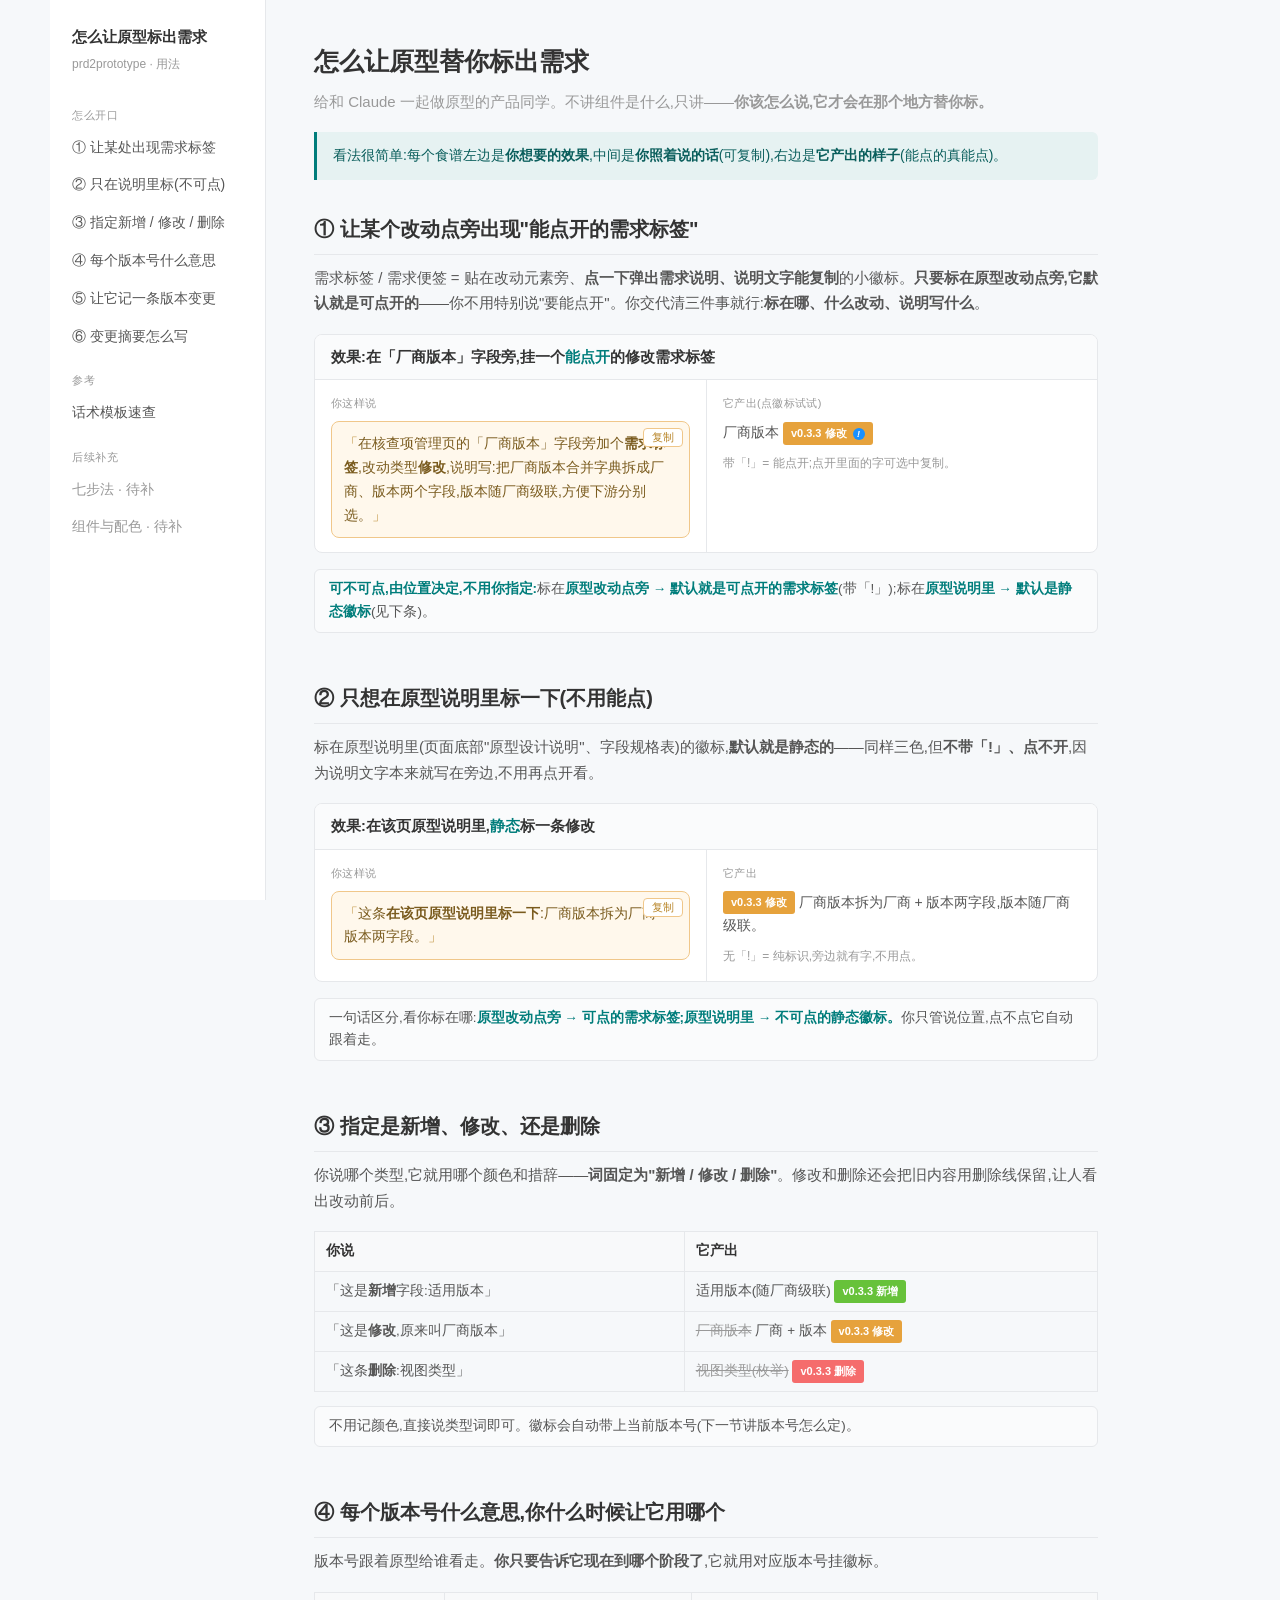
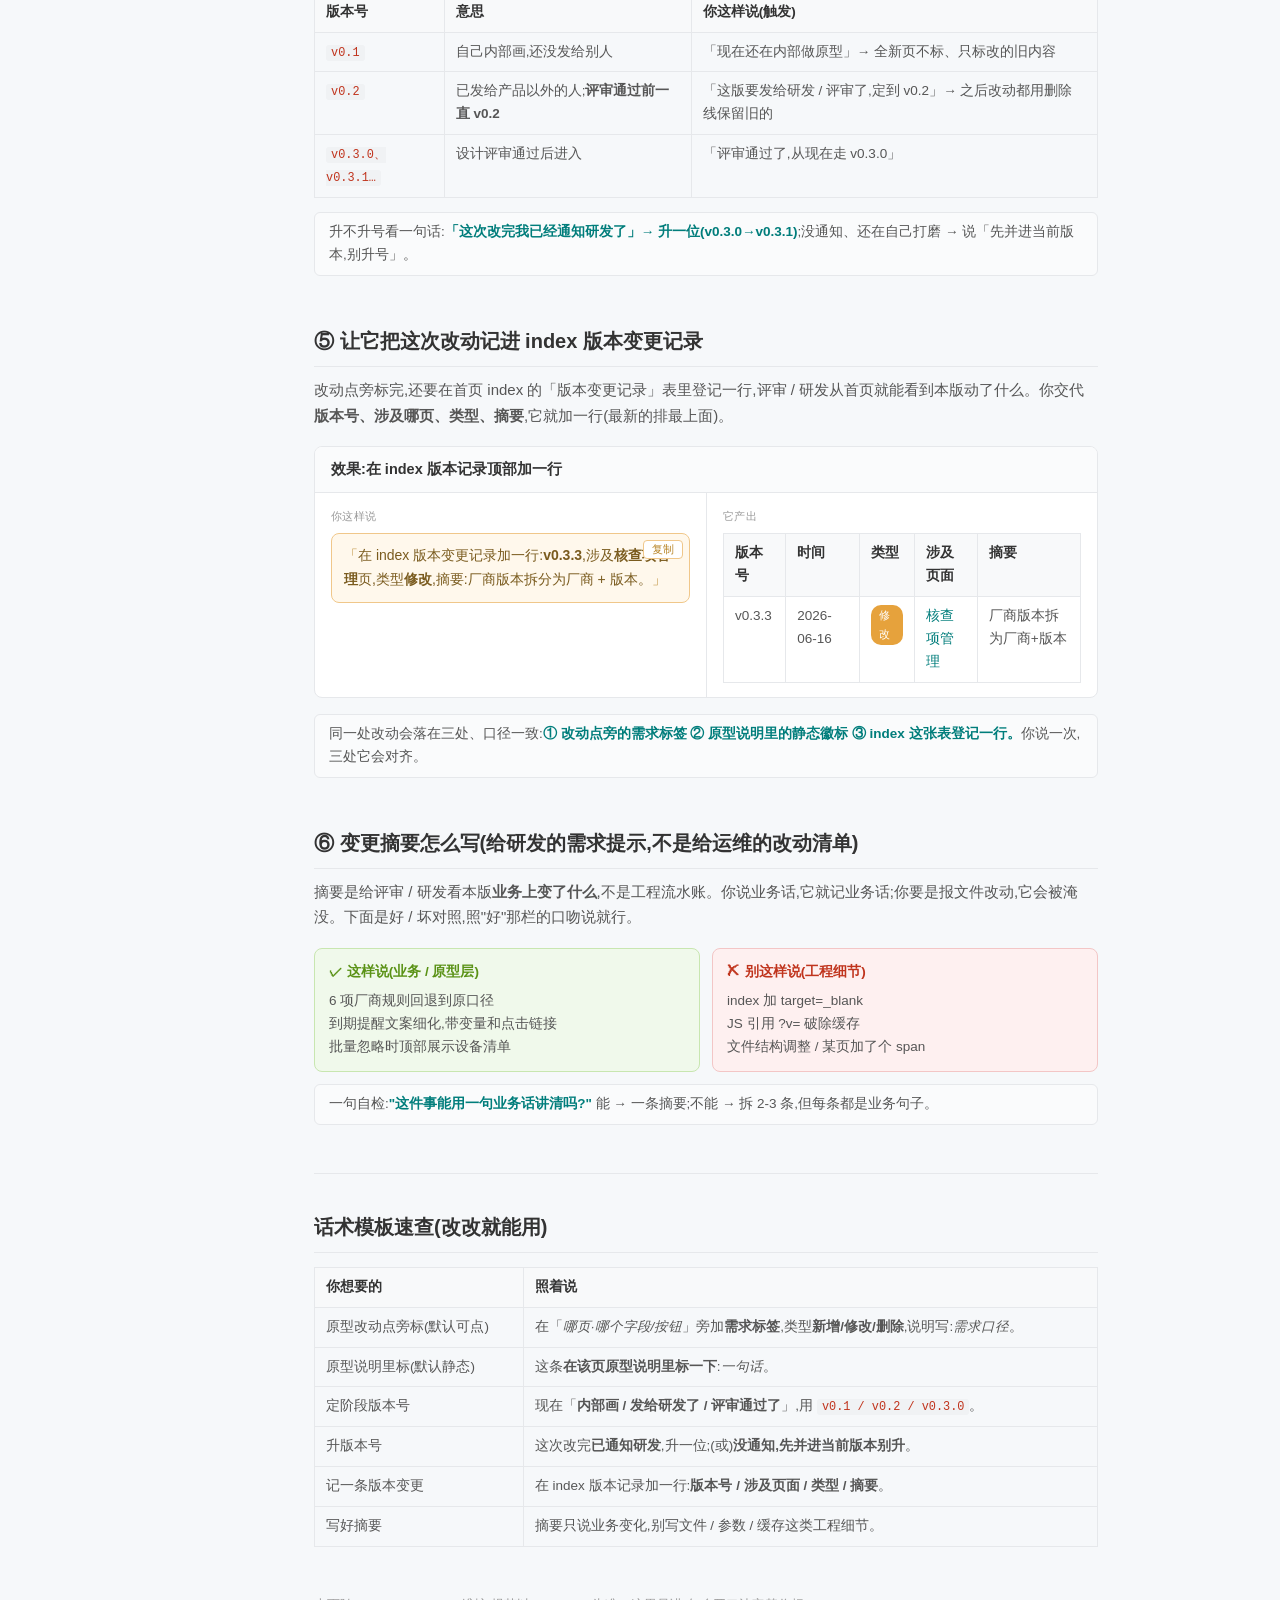
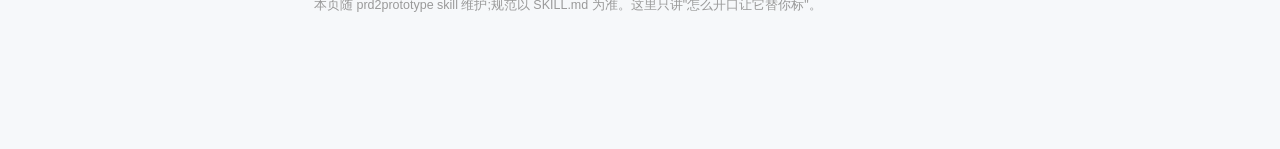
==== docs/index.html @ 2679d200 "prd2prototype: 载体决定可点性定为默认规则; 新增 docs 原型用法 help 页 (GitHub Pages)" ====
<!DOCTYPE html>
<html lang="zh-CN">
<head>
<meta charset="UTF-8">
<meta name="viewport" content="width=device-width, initial-scale=1.0">
<title>怎么让原型标出需求 · prd2prototype 用法</title>
<style>
  :root{
    --primary:#007D7B; --primary-soft:#E6F2F2;
    --new:#67c23a; --edit:#e6a23c; --del:#f56c6c; --bang:#1890ff;
    --title:#333; --body:#565656; --muted:#999; --line:#e6e8eb;
    --bg:#f6f8fa; --card:#fff; --say:#fff8ec; --sayline:#f0c78a;
    --radius:8px;
    --font:"PingFang SC","Microsoft YaHei",-apple-system,BlinkMacSystemFont,"Segoe UI",sans-serif;
    --mono:"SFMono-Regular",Consolas,"Liberation Mono",Menlo,monospace;
  }
  *{box-sizing:border-box;}
  body{margin:0;font-family:var(--font);color:var(--body);background:var(--bg);line-height:1.7;font-size:15px;}
  a{color:var(--primary);text-decoration:none;}
  code{font-family:var(--mono);background:#f0f2f4;padding:1px 5px;border-radius:3px;font-size:.88em;color:#c0341d;}

  .wrap{display:flex;max-width:1180px;margin:0 auto;}
  nav.side{width:216px;flex:none;position:sticky;top:0;align-self:flex-start;height:100vh;
           overflow:auto;padding:24px 12px 40px;border-right:1px solid var(--line);background:var(--card);}
  nav.side .brand{font-weight:700;color:var(--title);font-size:15px;padding:0 10px 4px;}
  nav.side .ver{font-size:12px;color:var(--muted);padding:0 10px 16px;}
  nav.side a{display:block;color:var(--body);padding:7px 10px;border-radius:6px;font-size:14px;}
  nav.side a:hover{background:var(--bg);}
  nav.side a.future{color:var(--muted);cursor:default;}
  nav.side .grp{font-size:11px;color:var(--muted);text-transform:uppercase;letter-spacing:.05em;padding:16px 10px 4px;}
  main{flex:1;min-width:0;padding:40px 48px 120px;max-width:880px;}

  header.hero h1{font-size:25px;color:var(--title);margin:0 0 6px;}
  header.hero p{color:var(--muted);margin:0;}
  .callout{background:var(--primary-soft);border-left:3px solid var(--primary);border-radius:0 6px 6px 0;
           padding:12px 16px;margin:18px 0 32px;color:#0a5e5c;font-size:14px;}

  section{margin:0 0 48px;scroll-margin-top:24px;}
  section h2{font-size:20px;color:var(--title);border-bottom:1px solid var(--line);padding-bottom:8px;margin:0 0 8px;}
  section .intro{color:var(--body);margin:10px 0 18px;}

  /* recipe card */
  .recipe{background:var(--card);border:1px solid var(--line);border-radius:var(--radius);overflow:hidden;margin:16px 0;}
  .recipe .scene{background:#fafbfc;border-bottom:1px solid var(--line);padding:10px 16px;font-weight:600;color:var(--title);font-size:14.5px;}
  .recipe .scene em{color:var(--primary);font-style:normal;}
  .recipe .grid{display:grid;grid-template-columns:1fr 1fr;}
  .recipe .col{padding:14px 16px;}
  .recipe .col + .col{border-left:1px solid var(--line);}
  .recipe .ctag{font-size:11px;color:var(--muted);letter-spacing:.03em;margin-bottom:8px;text-transform:uppercase;}
  .say{position:relative;background:var(--say);border:1px solid var(--sayline);border-radius:8px;padding:10px 12px;font-size:14px;color:#7a5b1e;}
  .say .q{color:#b8862a;}
  .say .scopy{position:absolute;top:6px;right:6px;background:#fff;border:1px solid var(--sayline);color:#b8862a;
              border-radius:4px;padding:1px 8px;font-size:11px;cursor:pointer;font-family:var(--font);}
  .say .scopy.done{background:var(--edit);color:#fff;border-color:var(--edit);}
  .got{font-size:14px;}
  .got .hint{font-size:12px;color:var(--muted);margin-top:8px;}

  /* badges */
  .badge{display:inline-block;padding:2px 8px;border-radius:3px;font-size:11px;font-weight:600;color:#fff;vertical-align:middle;}
  .badge.new{background:var(--new);} .badge.edit{background:var(--edit);} .badge.del{background:var(--del);}
  .badge.clickable{cursor:pointer;}
  .bang{display:inline-block;margin-left:3px;width:12px;height:12px;line-height:12px;text-align:center;
        border-radius:50%;background:var(--bang);color:#fff;font-size:9px;font-weight:700;vertical-align:middle;}
  .tip{position:relative;display:inline-block;}
  .pop{position:absolute;top:calc(100% + 8px);left:0;z-index:10;min-width:230px;max-width:300px;
       background:#fff;border:1px solid var(--line);border-radius:8px;box-shadow:0 8px 28px rgba(0,0,0,.14);
       padding:12px 14px;display:none;text-align:left;}
  .tip.open .pop{display:block;}
  .pop .ph{font-size:12px;font-weight:700;color:var(--title);margin-bottom:6px;display:flex;justify-content:space-between;align-items:center;}
  .pop .pi{font-size:13px;color:var(--body);user-select:text;}
  .pop .copy{font-size:11px;color:var(--primary);background:var(--primary-soft);border:none;border-radius:4px;padding:2px 8px;cursor:pointer;font-family:var(--font);}
  .pop .copy.done{color:#fff;background:var(--primary);}

  table{border-collapse:collapse;width:100%;margin:14px 0;font-size:13.5px;}
  th,td{border:1px solid var(--line);padding:8px 11px;text-align:left;vertical-align:top;}
  th{background:#f8f9fa;color:var(--title);font-weight:600;}
  td del{color:var(--muted);}
  .tag{display:inline-block;padding:1px 8px;border-radius:10px;font-size:11px;color:#fff;}
  .tag.new{background:var(--new);} .tag.edit{background:var(--edit);} .tag.del{background:var(--del);}

  .keypt{background:#fafbfc;border:1px solid var(--line);border-radius:6px;padding:8px 14px;margin:12px 0;font-size:13.5px;}
  .keypt b{color:var(--primary);}
  .gb{display:grid;grid-template-columns:1fr 1fr;gap:12px;margin:12px 0;}
  .gb .box{border-radius:8px;padding:12px 14px;font-size:13.5px;}
  .gb .good{background:#f0f9eb;border:1px solid #c8e6b0;}
  .gb .bad{background:#fef0f0;border:1px solid #f3c6c6;}
  .gb .box b{display:block;margin-bottom:6px;}
  .gb .good b{color:#5a9216;} .gb .bad b{color:#c0341d;}
  hr.s{border:none;border-top:1px solid var(--line);margin:36px 0;}
  .foot{color:var(--muted);font-size:12.5px;margin-top:40px;}
  @media(max-width:820px){ nav.side{display:none;} main{padding:24px 18px 80px;} .recipe .grid{grid-template-columns:1fr;} .recipe .col+.col{border-left:none;border-top:1px solid var(--line);} .gb{grid-template-columns:1fr;} }
</style>
</head>
<body>
<div class="wrap">
  <nav class="side">
    <div class="brand">怎么让原型标出需求</div>
    <div class="ver">prd2prototype · 用法</div>
    <div class="grp">怎么开口</div>
    <a href="#tag">① 让某处出现需求标签</a>
    <a href="#static">② 只在说明里标(不可点)</a>
    <a href="#type">③ 指定新增 / 修改 / 删除</a>
    <a href="#version">④ 每个版本号什么意思</a>
    <a href="#record">⑤ 让它记一条版本变更</a>
    <a href="#summary">⑥ 变更摘要怎么写</a>
    <div class="grp">参考</div>
    <a href="#templates">话术模板速查</a>
    <div class="grp">后续补充</div>
    <a class="future">七步法 · 待补</a>
    <a class="future">组件与配色 · 待补</a>
  </nav>

  <main>
    <header class="hero">
      <h1>怎么让原型替你标出需求</h1>
      <p>给和 Claude 一起做原型的产品同学。不讲组件是什么,只讲——<strong>你该怎么说,它才会在那个地方替你标。</strong></p>
    </header>
    <div class="callout">
      看法很简单:每个食谱左边是<b>你想要的效果</b>,中间是<b>你照着说的话</b>(可复制),右边是<b>它产出的样子</b>(能点的真能点)。
    </div>

    <!-- 1 -->
    <section id="tag">
      <h2>① 让某个改动点旁出现"能点开的需求标签"</h2>
      <p class="intro">需求标签 / 需求便签 = 贴在改动元素旁、<b>点一下弹出需求说明、说明文字能复制</b>的小徽标。<b>只要标在原型改动点旁,它默认就是可点开的</b>——你不用特别说"要能点开"。你交代清三件事就行:<b>标在哪、什么改动、说明写什么</b>。</p>
      <div class="recipe">
        <div class="scene">效果:在「厂商版本」字段旁,挂一个<em>能点开</em>的修改需求标签</div>
        <div class="grid">
          <div class="col">
            <div class="ctag">你这样说</div>
            <div class="say">
              <button class="scopy">复制</button>
              <span class="q">「</span>在核查项管理页的「厂商版本」字段旁加个<b>需求标签</b>,改动类型<b>修改</b>,说明写:把厂商版本合并字典拆成厂商、版本两个字段,版本随厂商级联,方便下游分别选。<span class="q">」</span>
            </div>
          </div>
          <div class="col">
            <div class="ctag">它产出(点徽标试试)</div>
            <div class="got">
              <span>厂商版本</span>
              <span class="tip" data-tip>
                <span class="badge edit clickable">v0.3.3 修改 <i class="bang">!</i></span>
                <span class="pop">
                  <span class="ph">改动说明 <button class="copy">复制</button></span>
                  <span class="pi">厂商版本合并字典拆成厂商、版本两个字段,版本随厂商级联,下游可分别选。</span>
                </span>
              </span>
              <div class="hint">带「!」= 能点开;点开里面的字可选中复制。</div>
            </div>
          </div>
        </div>
      </div>
      <div class="keypt"><b>可不可点,由位置决定,不用你指定:</b>标在<b>原型改动点旁 → 默认就是可点开的需求标签</b>(带「!」);标在<b>原型说明里 → 默认是静态徽标</b>(见下条)。</div>
    </section>

    <!-- 2 -->
    <section id="static">
      <h2>② 只想在原型说明里标一下(不用能点)</h2>
      <p class="intro">标在原型说明里(页面底部"原型设计说明"、字段规格表)的徽标,<b>默认就是静态的</b>——同样三色,但<b>不带「!」、点不开</b>,因为说明文字本来就写在旁边,不用再点开看。</p>
      <div class="recipe">
        <div class="scene">效果:在该页原型说明里,<em>静态</em>标一条修改</div>
        <div class="grid">
          <div class="col">
            <div class="ctag">你这样说</div>
            <div class="say">
              <button class="scopy">复制</button>
              <span class="q">「</span>这条<b>在该页原型说明里标一下</b>:厂商版本拆为厂商 + 版本两字段。<span class="q">」</span>
            </div>
          </div>
          <div class="col">
            <div class="ctag">它产出</div>
            <div class="got">
              <span class="badge edit">v0.3.3 修改</span>
              <span> 厂商版本拆为厂商 + 版本两字段,版本随厂商级联。</span>
              <div class="hint">无「!」= 纯标识,旁边就有字,不用点。</div>
            </div>
          </div>
        </div>
      </div>
      <div class="keypt">一句话区分,看你标在哪:<b>原型改动点旁 → 可点的需求标签;原型说明里 → 不可点的静态徽标。</b>你只管说位置,点不点它自动跟着走。</div>
    </section>

    <!-- 3 -->
    <section id="type">
      <h2>③ 指定是新增、修改、还是删除</h2>
      <p class="intro">你说哪个类型,它就用哪个颜色和措辞——<b>词固定为"新增 / 修改 / 删除"</b>。修改和删除还会把旧内容用删除线保留,让人看出改动前后。</p>
      <table>
        <tr><th>你说</th><th>它产出</th></tr>
        <tr><td>「这是<b>新增</b>字段:适用版本」</td><td>适用版本(随厂商级联) <span class="badge new">v0.3.3 新增</span></td></tr>
        <tr><td>「这是<b>修改</b>,原来叫厂商版本」</td><td><del>厂商版本</del> 厂商 + 版本 <span class="badge edit">v0.3.3 修改</span></td></tr>
        <tr><td>「这条<b>删除</b>:视图类型」</td><td><del>视图类型(枚举)</del> <span class="badge del">v0.3.3 删除</span></td></tr>
      </table>
      <div class="keypt">不用记颜色,直接说类型词即可。徽标会自动带上当前版本号(下一节讲版本号怎么定)。</div>
    </section>

    <!-- 4 -->
    <section id="version">
      <h2>④ 每个版本号什么意思,你什么时候让它用哪个</h2>
      <p class="intro">版本号跟着原型给谁看走。<b>你只要告诉它现在到哪个阶段了</b>,它就用对应版本号挂徽标。</p>
      <table>
        <tr><th>版本号</th><th>意思</th><th>你这样说(触发)</th></tr>
        <tr><td><code>v0.1</code></td><td>自己内部画,还没发给别人</td><td>「现在还在内部做原型」→ 全新页不标、只标改的旧内容</td></tr>
        <tr><td><code>v0.2</code></td><td>已发给产品以外的人;<b>评审通过前一直 v0.2</b></td><td>「这版要发给研发 / 评审了,定到 v0.2」→ 之后改动都用删除线保留旧的</td></tr>
        <tr><td><code>v0.3.0、v0.3.1…</code></td><td>设计评审通过后进入</td><td>「评审通过了,从现在走 v0.3.0」</td></tr>
      </table>
      <div class="keypt">升不升号看一句话:<b>「这次改完我已经通知研发了」→ 升一位(v0.3.0→v0.3.1)</b>;没通知、还在自己打磨 → 说「先并进当前版本,别升号」。</div>
    </section>

    <!-- 5 -->
    <section id="record">
      <h2>⑤ 让它把这次改动记进 index 版本变更记录</h2>
      <p class="intro">改动点旁标完,还要在首页 index 的「版本变更记录」表里登记一行,评审 / 研发从首页就能看到本版动了什么。你交代<b>版本号、涉及哪页、类型、摘要</b>,它就加一行(最新的排最上面)。</p>
      <div class="recipe">
        <div class="scene">效果:在 index 版本记录顶部加一行</div>
        <div class="grid">
          <div class="col">
            <div class="ctag">你这样说</div>
            <div class="say">
              <button class="scopy">复制</button>
              <span class="q">「</span>在 index 版本变更记录加一行:<b>v0.3.3</b>,涉及<b>核查项管理</b>页,类型<b>修改</b>,摘要:厂商版本拆分为厂商 + 版本。<span class="q">」</span>
            </div>
          </div>
          <div class="col">
            <div class="ctag">它产出</div>
            <div class="got">
              <table style="margin:0;">
                <tr><th>版本号</th><th>时间</th><th>类型</th><th>涉及页面</th><th>摘要</th></tr>
                <tr><td>v0.3.3</td><td>2026-06-16</td><td><span class="tag edit">修改</span></td><td><a>核查项管理</a></td><td>厂商版本拆为厂商+版本</td></tr>
              </table>
            </div>
          </div>
        </div>
      </div>
      <div class="keypt">同一处改动会落在三处、口径一致:<b>① 改动点旁的需求标签 ② 原型说明里的静态徽标 ③ index 这张表登记一行。</b>你说一次,三处它会对齐。</div>
    </section>

    <!-- 6 -->
    <section id="summary">
      <h2>⑥ 变更摘要怎么写(给研发的需求提示,不是给运维的改动清单)</h2>
      <p class="intro">摘要是给评审 / 研发看本版<b>业务上变了什么</b>,不是工程流水账。你说业务话,它就记业务话;你要是报文件改动,它会被淹没。下面是好 / 坏对照,照"好"那栏的口吻说就行。</p>
      <div class="gb">
        <div class="box good">
          <b>✓ 这样说(业务 / 原型层)</b>
          6 项厂商规则回退到原口径<br>
          到期提醒文案细化,带变量和点击链接<br>
          批量忽略时顶部展示设备清单
        </div>
        <div class="box bad">
          <b>✗ 别这样说(工程细节)</b>
          index 加 target=_blank<br>
          JS 引用 ?v= 破除缓存<br>
          文件结构调整 / 某页加了个 span
        </div>
      </div>
      <div class="keypt">一句自检:<b>"这件事能用一句业务话讲清吗?"</b> 能 → 一条摘要;不能 → 拆 2-3 条,但每条都是业务句子。</div>
    </section>

    <hr class="s">

    <!-- templates -->
    <section id="templates">
      <h2>话术模板速查(改改就能用)</h2>
      <table>
        <tr><th>你想要的</th><th>照着说</th></tr>
        <tr><td>原型改动点旁标(默认可点)</td><td>在「<i>哪页·哪个字段/按钮</i>」旁加<b>需求标签</b>,类型<b>新增/修改/删除</b>,说明写:<i>需求口径</i>。</td></tr>
        <tr><td>原型说明里标(默认静态)</td><td>这条<b>在该页原型说明里标一下</b>:<i>一句话</i>。</td></tr>
        <tr><td>定阶段版本号</td><td>现在「<b>内部画 / 发给研发了 / 评审通过了</b>」,用 <code>v0.1 / v0.2 / v0.3.0</code>。</td></tr>
        <tr><td>升版本号</td><td>这次改完<b>已通知研发</b>,升一位;(或)<b>没通知,先并进当前版本别升</b>。</td></tr>
        <tr><td>记一条版本变更</td><td>在 index 版本记录加一行:<b>版本号 / 涉及页面 / 类型 / 摘要</b>。</td></tr>
        <tr><td>写好摘要</td><td>摘要只说业务变化,别写文件 / 参数 / 缓存这类工程细节。</td></tr>
      </table>
    </section>

    <p class="foot">本页随 prd2prototype skill 维护;规范以 SKILL.md 为准。这里只讲"怎么开口让它替你标"。</p>
  </main>
</div>

<script>
  document.querySelectorAll('.tip[data-tip] .badge.clickable').forEach(function(b){
    b.addEventListener('click',function(e){
      e.stopPropagation();
      var tip=b.closest('.tip'); var open=tip.classList.contains('open');
      document.querySelectorAll('.tip.open').forEach(function(t){t.classList.remove('open');});
      if(!open)tip.classList.add('open');
    });
  });
  document.addEventListener('click',function(){
    document.querySelectorAll('.tip.open').forEach(function(t){t.classList.remove('open');});
  });
  document.querySelectorAll('.pop .copy').forEach(function(btn){
    btn.addEventListener('click',function(e){
      e.stopPropagation();
      var txt=btn.closest('.pop').querySelector('.pi').innerText;
      navigator.clipboard.writeText(txt).then(function(){
        btn.textContent='已复制';btn.classList.add('done');
        setTimeout(function(){btn.textContent='复制';btn.classList.remove('done');},1500);
      });
    });
  });
  document.querySelectorAll('.say .scopy').forEach(function(btn){
    btn.addEventListener('click',function(e){
      e.stopPropagation();
      var box=btn.parentNode; var clone=box.cloneNode(true);
      clone.querySelector('.scopy').remove();
      var txt=clone.innerText.replace(/[「」]/g,'').trim();
      navigator.clipboard.writeText(txt).then(function(){
        btn.textContent='已复制';btn.classList.add('done');
        setTimeout(function(){btn.textContent='复制';btn.classList.remove('done');},1500);
      });
    });
  });
</script>
</body>
</html>
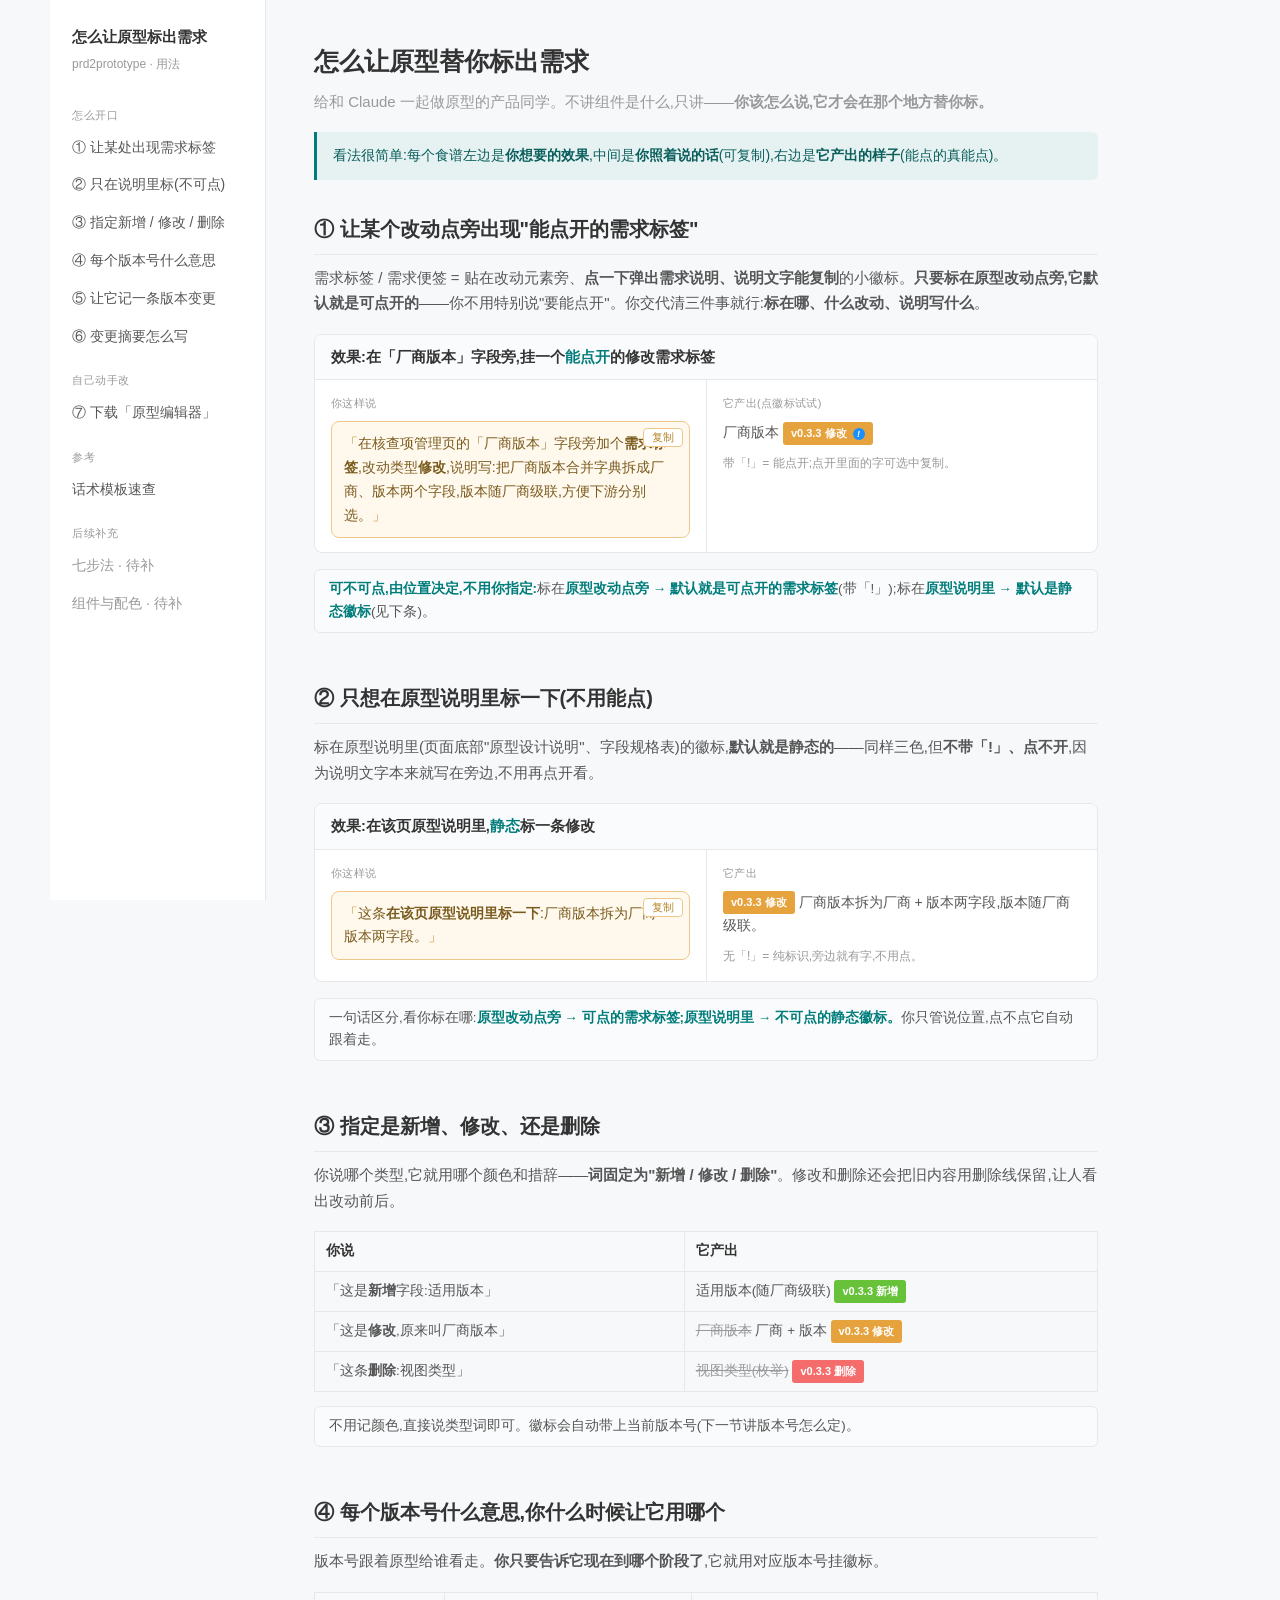
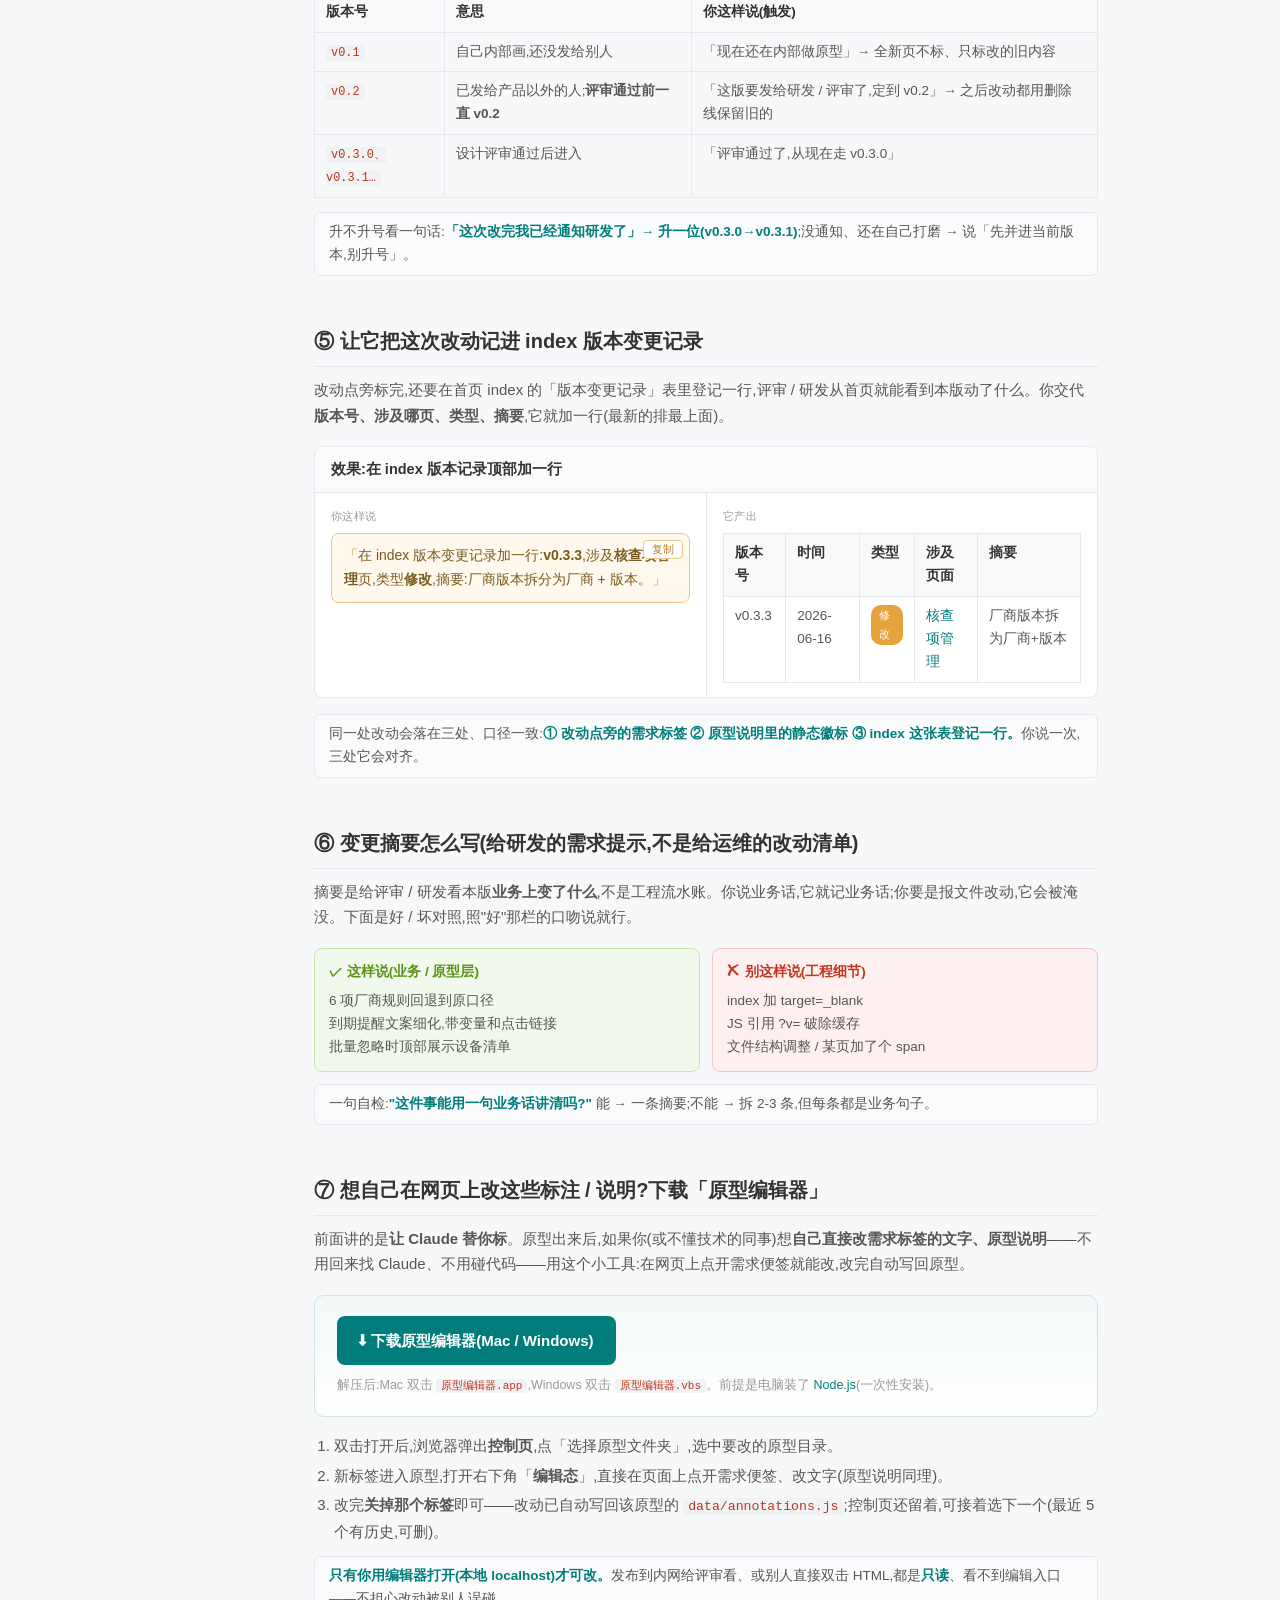
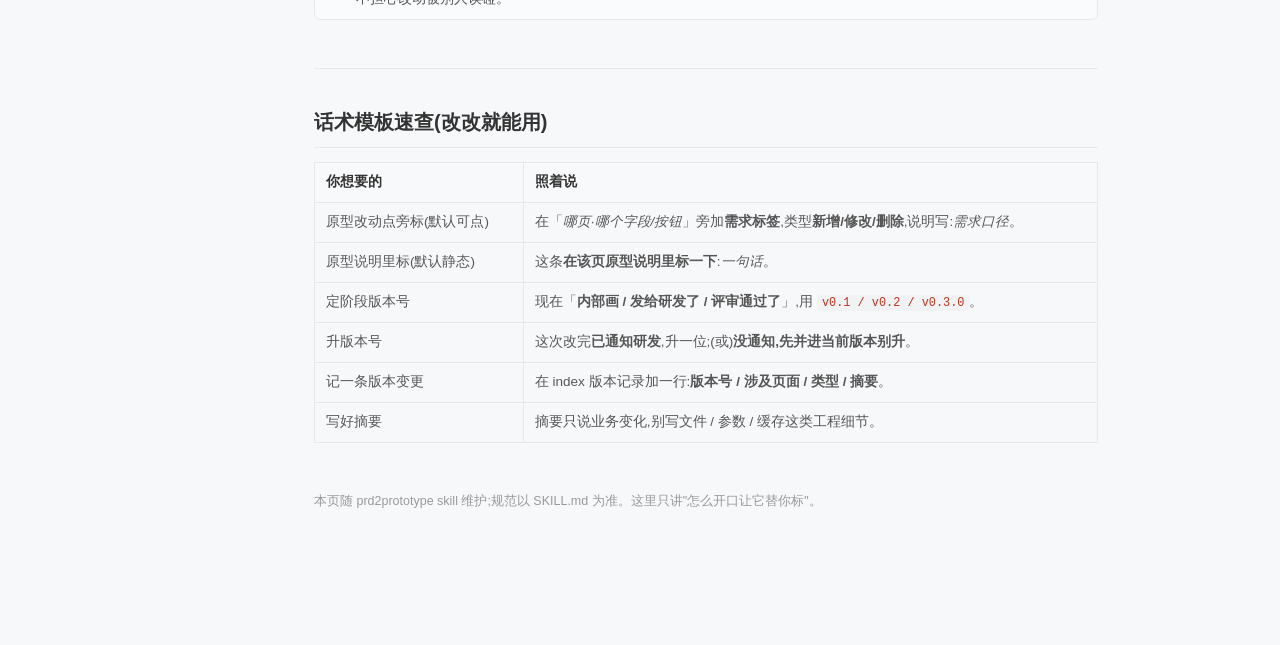
==== commit b0f66cbe: "1.17.0: 原型可编辑覆盖层 + 跨平台原型编辑器(下载)" ====
--- a/docs/index.html
+++ b/docs/index.html
@@ -88,6 +88,11 @@
   .gb .good b{color:#5a9216;} .gb .bad b{color:#c0341d;}
   hr.s{border:none;border-top:1px solid var(--line);margin:36px 0;}
   .foot{color:var(--muted);font-size:12.5px;margin-top:40px;}
+  .dlwrap{background:linear-gradient(180deg,#f2f8f8,#fff);border:1px solid #cfe6e5;border-radius:10px;padding:20px 22px;margin:16px 0;}
+  .dlbtn{display:inline-flex;align-items:center;gap:8px;background:var(--primary);color:#fff;font-weight:600;font-size:15px;padding:12px 22px;border-radius:8px;text-decoration:none;}
+  .dlbtn:hover{background:#198A88;}
+  .dlmeta{font-size:12.5px;color:var(--muted);margin-top:10px;}
+  .steps3{margin:14px 0 0;padding-left:20px;} .steps3 li{margin:4px 0;}
   @media(max-width:820px){ nav.side{display:none;} main{padding:24px 18px 80px;} .recipe .grid{grid-template-columns:1fr;} .recipe .col+.col{border-left:none;border-top:1px solid var(--line);} .gb{grid-template-columns:1fr;} }
 </style>
 </head>
@@ -103,6 +108,8 @@
     <a href="#version">④ 每个版本号什么意思</a>
     <a href="#record">⑤ 让它记一条版本变更</a>
     <a href="#summary">⑥ 变更摘要怎么写</a>
+    <div class="grp">自己动手改</div>
+    <a href="#editor">⑦ 下载「原型编辑器」</a>
     <div class="grp">参考</div>
     <a href="#templates">话术模板速查</a>
     <div class="grp">后续补充</div>
@@ -252,6 +259,22 @@
         </div>
       </div>
       <div class="keypt">一句自检:<b>"这件事能用一句业务话讲清吗?"</b> 能 → 一条摘要;不能 → 拆 2-3 条,但每条都是业务句子。</div>
+    </section>
+
+    <!-- 7 -->
+    <section id="editor">
+      <h2>⑦ 想自己在网页上改这些标注 / 说明?下载「原型编辑器」</h2>
+      <p class="intro">前面讲的是<b>让 Claude 替你标</b>。原型出来后,如果你(或不懂技术的同事)想<b>自己直接改需求标签的文字、原型说明</b>——不用回来找 Claude、不用碰代码——用这个小工具:在网页上点开需求便签就能改,改完自动写回原型。</p>
+      <div class="dlwrap">
+        <a class="dlbtn" href="https://github.com/yideng-xl/jg-product-design-skills/releases/latest/download/原型编辑器工具.zip">⬇ 下载原型编辑器(Mac / Windows)</a>
+        <div class="dlmeta">解压后:Mac 双击 <code>原型编辑器.app</code>,Windows 双击 <code>原型编辑器.vbs</code>。前提是电脑装了 <a href="https://nodejs.org" target="_blank" rel="noopener">Node.js</a>(一次性安装)。</div>
+      </div>
+      <ol class="steps3">
+        <li>双击打开后,浏览器弹出<b>控制页</b>,点「选择原型文件夹」,选中要改的原型目录。</li>
+        <li>新标签进入原型,打开右下角「<b>编辑态</b>」,直接在页面上点开需求便签、改文字(原型说明同理)。</li>
+        <li>改完<b>关掉那个标签</b>即可——改动已自动写回该原型的 <code>data/annotations.js</code>;控制页还留着,可接着选下一个(最近 5 个有历史,可删)。</li>
+      </ol>
+      <div class="keypt"><b>只有你用编辑器打开(本地 localhost)才可改。</b>发布到内网给评审看、或别人直接双击 HTML,都是<b>只读</b>、看不到编辑入口——不担心改动被别人误碰。</div>
     </section>
 
     <hr class="s">
